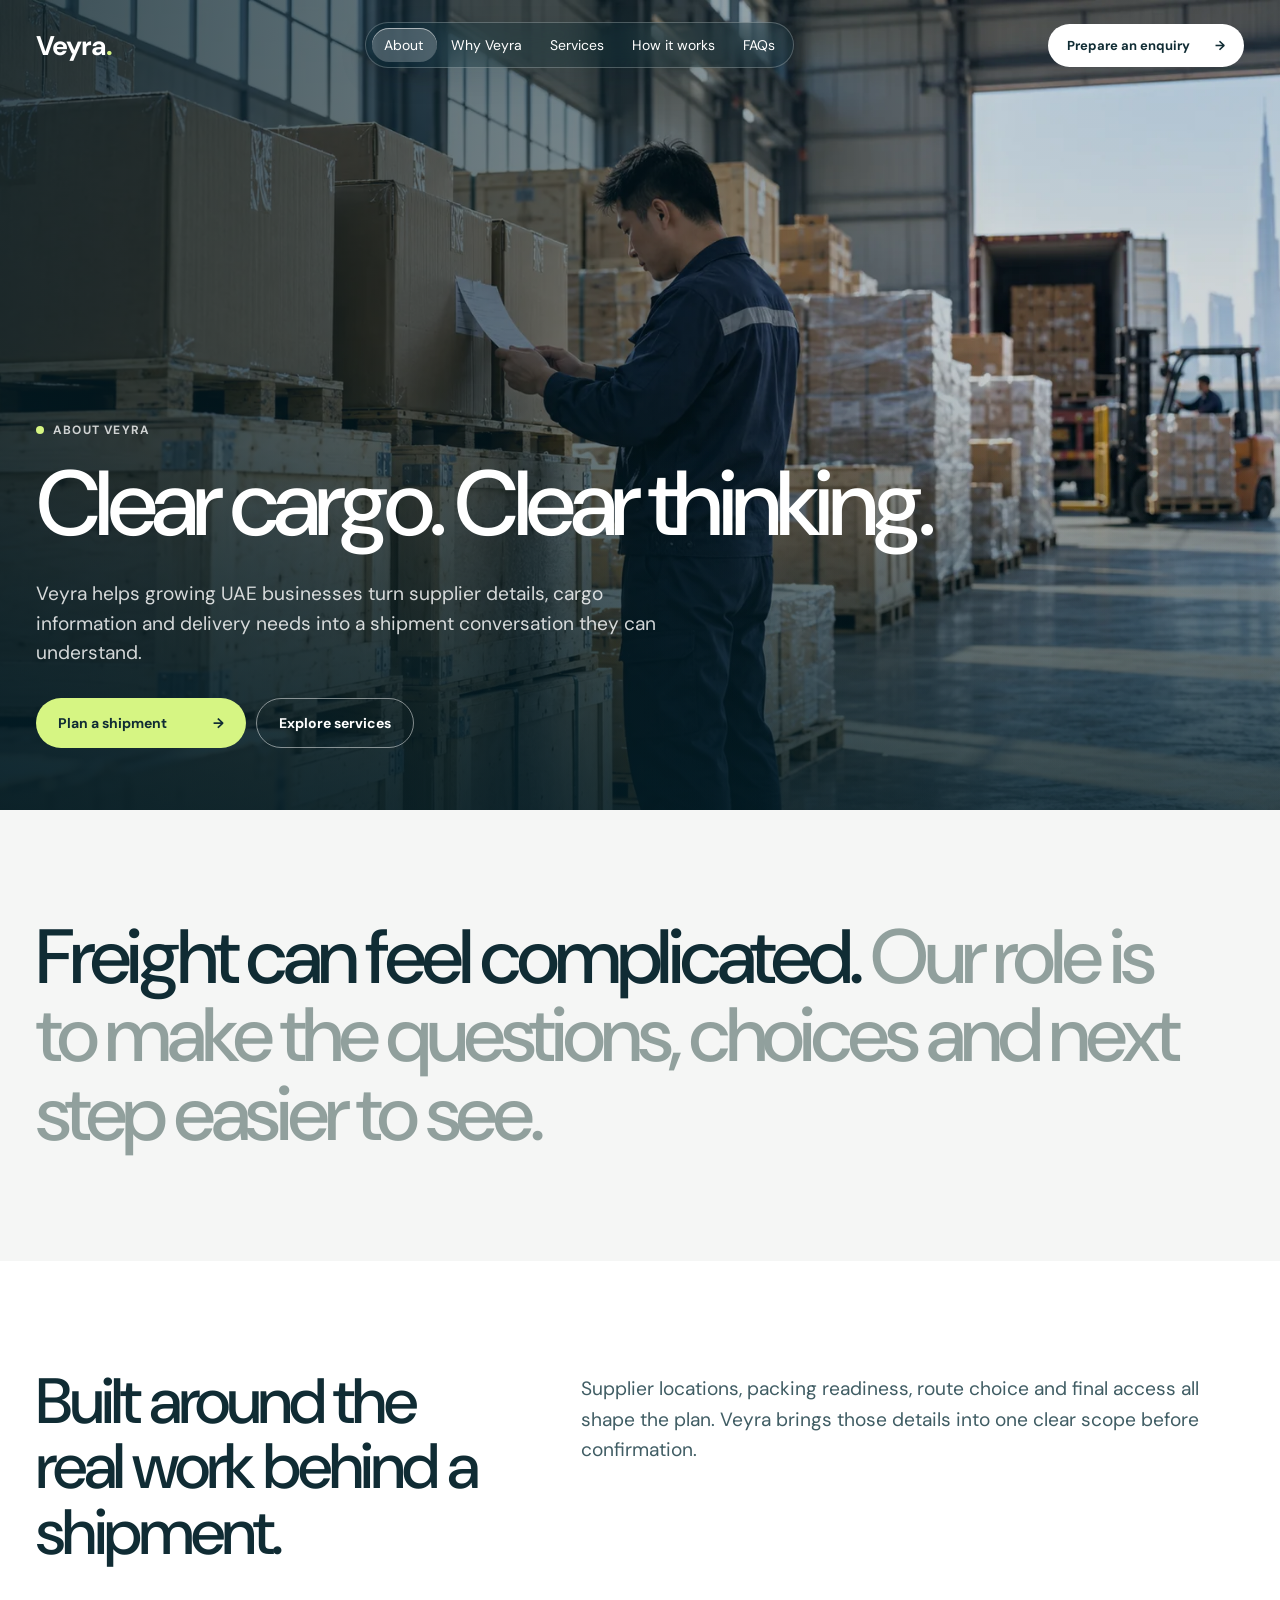
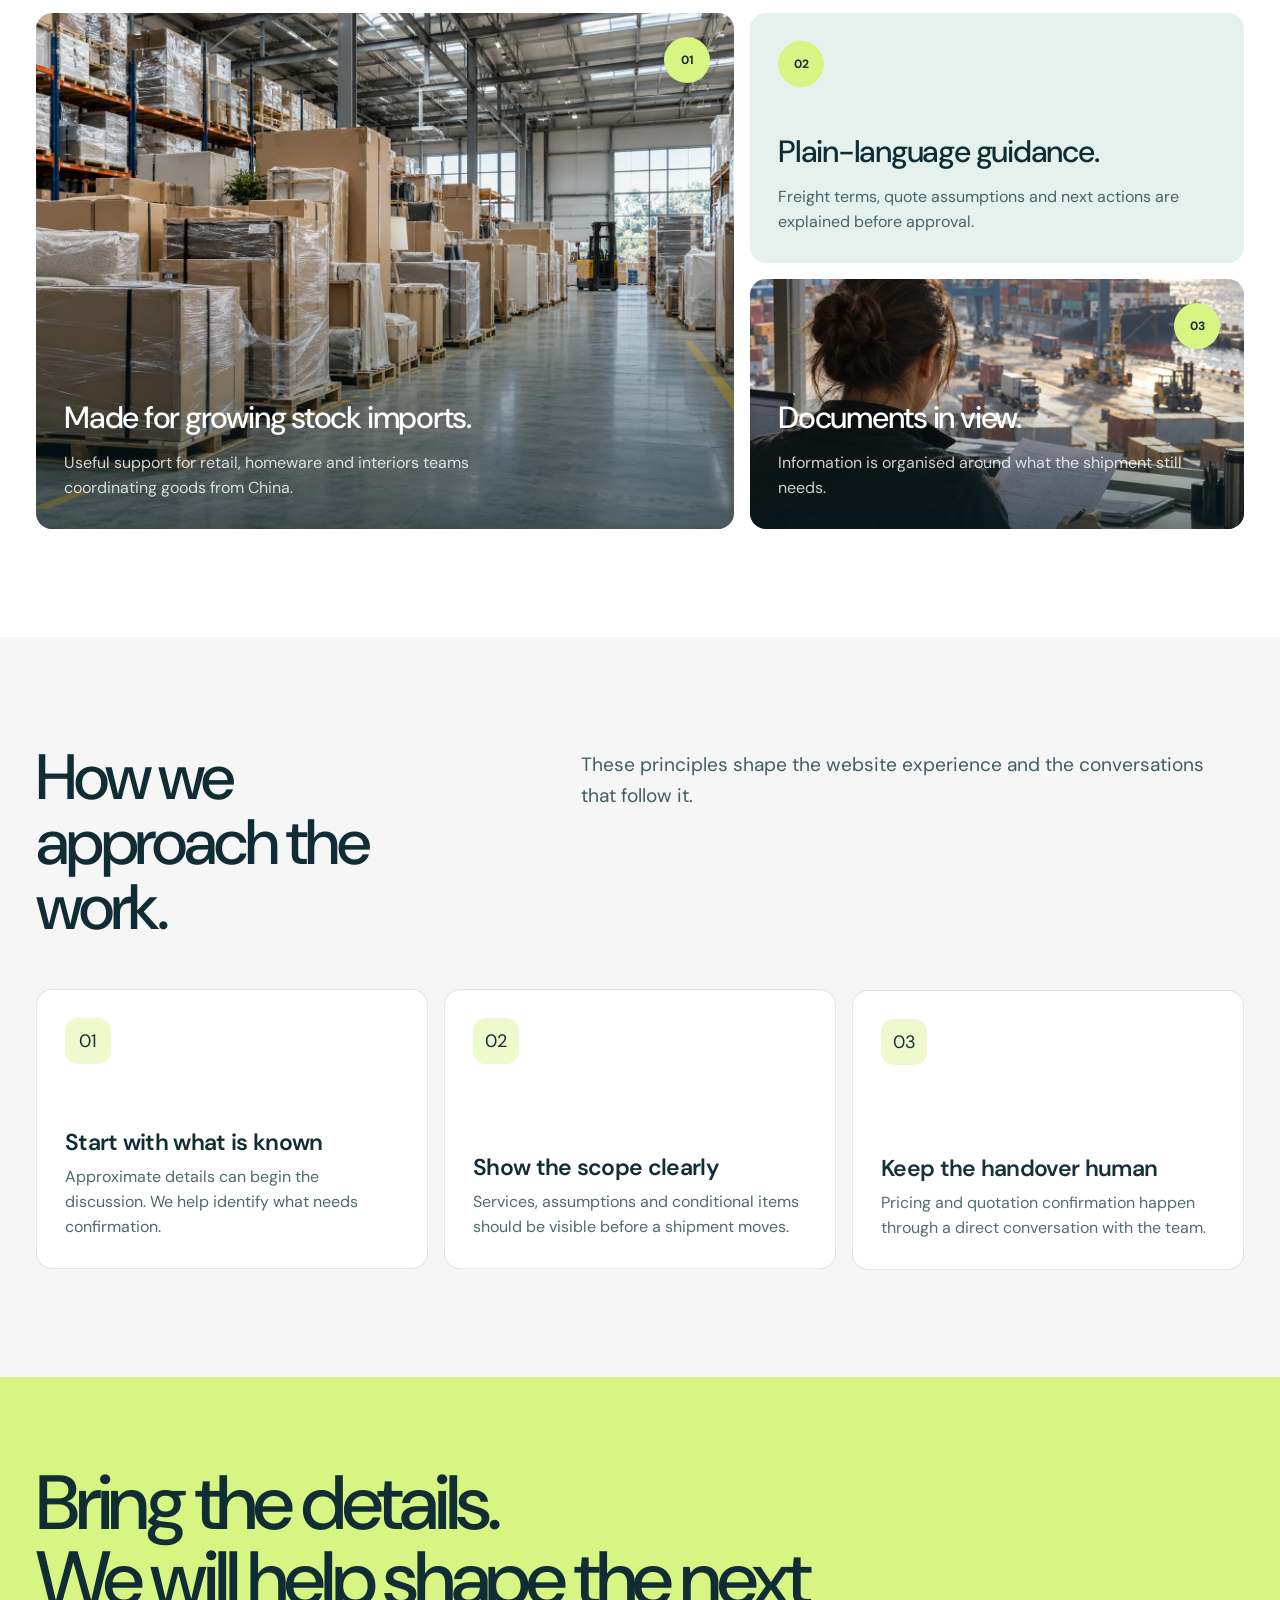
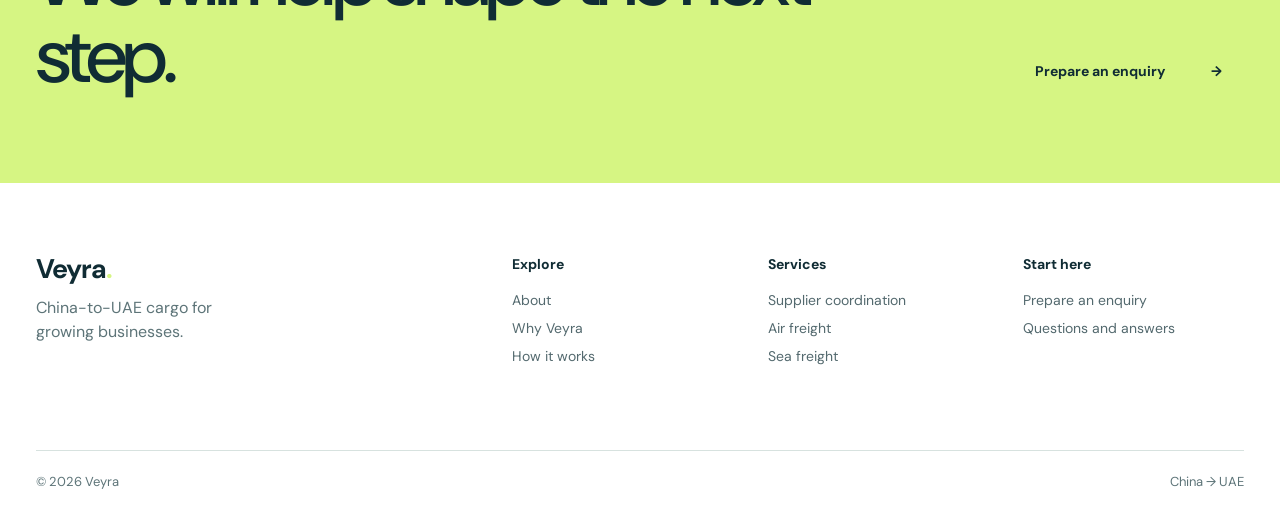
==== about.html @ 76f565ce "Build detailed Veyra navigation and service pages Add responsive About, Why Veyra, Services, How It " ====
<!doctype html>
<html lang="en">
<head>
  <meta charset="utf-8">
  <meta name="viewport" content="width=device-width,initial-scale=1">
  <meta name="description" content="Learn how Veyra helps UAE retailers and interiors teams prepare and coordinate China-to-UAE business cargo with clearer scope.">
  <title>About Veyra — Clearer China-to-UAE cargo support</title>
  <link rel="preconnect" href="https://fonts.googleapis.com">
  <link rel="preconnect" href="https://fonts.gstatic.com" crossorigin>
  <link href="https://fonts.googleapis.com/css2?family=DM+Sans:wght@400;500;600;700&display=swap" rel="stylesheet">
  <link rel="stylesheet" href="styles.css">
  <link rel="stylesheet" href="refinements.css">
  <link rel="stylesheet" href="pages.css">
  <script src="vendor/gsap.min.js" defer></script>
  <script src="vendor/ScrollTrigger.min.js" defer></script>
  <script src="pages.js" defer></script>
</head>
<body class="inner-page page-about">
  <header class="site-header"><div class="wrap nav"><a class="logo" href="index.html" aria-label="Veyra home">Veyra<span>.</span></a><button class="menu-toggle" type="button" aria-expanded="false" aria-controls="main-nav">Menu <span class="menu-lines" aria-hidden="true"></span></button><nav id="main-nav" class="nav-links" aria-label="Main navigation"><span class="nav-liquid" aria-hidden="true"></span><a class="is-active" href="about.html">About</a><a href="why-veyra.html">Why Veyra</a><a href="services.html">Services</a><a href="how-it-works.html">How it works</a><a href="faqs.html">FAQs</a></nav><a class="nav-action" href="enquiry.html">Prepare an enquiry <span aria-hidden="true">→</span></a></div></header>
  <main class="page-main">
    <section class="page-hero"><div class="wrap page-hero-grid"><div class="page-hero-copy"><span class="page-kicker" data-hero-reveal>About Veyra</span><h1 class="page-title" data-hero-reveal>Clear cargo. Clear thinking.</h1><p class="page-lede" data-hero-reveal>Veyra helps growing UAE businesses turn supplier details, cargo information and delivery needs into a shipment conversation they can understand.</p><div class="page-hero-actions" data-hero-reveal><a class="button button-lime" href="enquiry.html">Plan a shipment <span>→</span></a><a class="button button-outline" href="services.html">Explore services</a></div></div><figure class="page-hero-media"><img src="images/warehouse.webp" alt="Prepared business cargo inside a warehouse"><figcaption class="page-hero-caption"><strong>Details gathered before cargo begins moving.</strong><span>China → UAE</span></figcaption></figure></div></section>
    <section class="page-section page-section--tint"><div class="wrap"><p class="display-statement" data-text-reveal>Freight can feel complicated. <span class="muted">Our role is to make the questions, choices and next step easier to see.</span></p></div></section>
    <section class="page-section"><div class="wrap"><div class="page-intro"><h2 data-text-reveal>Built around the real work behind a shipment.</h2><p>Supplier locations, packing readiness, route choice and final access all shape the plan. Veyra brings those details into one clear scope before confirmation.</p></div><div class="bento-grid" data-reveal-group><article class="bento-card bento-card--7 bento-card--tall image-card"><img src="images/homeware.webp" alt="Homeware stock prepared for business shipping"><div class="bento-copy"><span class="bento-number">01</span><div><h3>Made for growing stock imports.</h3><p>Useful support for retail, homeware and interiors teams coordinating goods from China.</p></div></div></article><article class="bento-card bento-card--5"><div class="bento-copy"><span class="bento-number">02</span><div><h3>Plain-language guidance.</h3><p>Freight terms, quote assumptions and next actions are explained before approval.</p></div></div></article><article class="bento-card bento-card--5 image-card"><img src="images/documents.webp" alt="Coordinator reviewing cargo paperwork"><div class="bento-copy"><span class="bento-number">03</span><div><h3>Documents in view.</h3><p>Information is organised around what the shipment still needs.</p></div></div></article></div></div></section>
    <section class="page-section page-section--tint"><div class="wrap"><div class="page-intro"><h2 data-text-reveal>How we approach the work.</h2><p>These principles shape the website experience and the conversations that follow it.</p></div><div class="card-grid" data-reveal-group><article class="info-card"><span class="info-card-icon">01</span><h3>Start with what is known</h3><p>Approximate details can begin the discussion. We help identify what needs confirmation.</p></article><article class="info-card"><span class="info-card-icon">02</span><h3>Show the scope clearly</h3><p>Services, assumptions and conditional items should be visible before a shipment moves.</p></article><article class="info-card"><span class="info-card-icon">03</span><h3>Keep the handover human</h3><p>Pricing and quotation confirmation happen through a direct conversation with the team.</p></article></div></div></section>
    <section class="page-cta"><div class="wrap page-cta-inner"><h2>Bring the details.<br>We will help shape the next step.</h2><a class="button" href="enquiry.html">Prepare an enquiry <span>→</span></a></div></section>
  </main>
  <footer class="footer page-footer wrap"><div class="footer-grid"><div><a class="logo" href="index.html">Veyra<span>.</span></a><p>China-to-UAE cargo for growing businesses.</p></div><div><h3>Explore</h3><a href="about.html">About</a><a href="why-veyra.html">Why Veyra</a><a href="how-it-works.html">How it works</a></div><div><h3>Services</h3><a href="supplier-consolidation.html">Supplier coordination</a><a href="air-freight.html">Air freight</a><a href="sea-freight.html">Sea freight</a></div><div><h3>Start here</h3><a href="enquiry.html">Prepare an enquiry</a><a href="faqs.html">Questions and answers</a></div></div><div class="footer-bottom"><span>© 2026 Veyra</span><span>China → UAE</span></div></footer>
</body>
</html>
---- styles.css ----
:root{--navy:#092d39;--ink:#102c34;--teal:#0c827c;--lime:#d6f583;--paper:#fff;--mist:#f5f6f5;--muted:#5e7379;--radius:9px}*{box-sizing:border-box}html{scroll-behavior:smooth}body{margin:0;background:var(--paper);color:var(--ink);font-family:'DM Sans',Arial,sans-serif;font-size:16px}a{color:inherit;text-decoration:none}button,input,textarea{font:inherit}button{cursor:pointer}img{display:block;width:100%;height:100%;object-fit:cover}.wrap{width:min(100% - 72px,1320px);margin-inline:auto}.site-header{position:absolute;top:0;left:0;right:0;z-index:10;color:#fff}.nav{height:90px;display:flex;align-items:center;gap:36px}.logo{font-size:27px;font-weight:700;letter-spacing:-.04em}.logo span{color:var(--lime)}.nav-links{display:flex;gap:32px;margin:auto;font-size:14px}.nav-links a,.footer a{transition:opacity .2s}.nav-links a:hover,.footer a:hover{opacity:.65}.nav-action{padding:13px 19px;border-radius:30px;background:#fff;color:var(--ink);font-size:13px;font-weight:700;white-space:nowrap}.nav-action span,.button span,.text-link span{margin-left:22px}.menu-toggle{display:none}.hero{min-height:780px;height:100svh;max-height:1000px;background:#256d89 url('images/hero-port.webp') center/cover no-repeat;color:#fff;position:relative;overflow:hidden}.hero:before,.cta:before{content:"";position:absolute;inset:0;background:rgba(4,34,44,.27)}.hero-content{height:100%;position:relative;display:flex;flex-direction:column;justify-content:space-between;padding-top:24vh}.hero-intro{max-width:560px}.hero h1{font-size:clamp(44px,5vw,72px);line-height:1.03;letter-spacing:-.04em;font-weight:500;margin:0 0 22px}.hero-intro p{font-size:18px;line-height:1.5;max-width:495px;margin:0 0 27px}.button{display:inline-flex;align-items:center;justify-content:space-between;gap:24px;background:none;border:0;border-radius:30px;padding:15px 22px;font-size:14px;font-weight:700;transition:transform .2s}.button:hover,.nav-action:hover{transform:translateY(-2px)}.button-lime{background:var(--lime);color:var(--ink)}.hero-name{font-size:clamp(180px,23.8vw,340px);letter-spacing:-.075em;font-weight:500;line-height:.73;white-space:nowrap;margin-left:-.035em}.section{padding-block:105px}.section-intro{display:grid;grid-template-columns:1fr 1fr;gap:55px;align-items:start;margin-bottom:36px}.section-intro h2,.services h2,.faq h2,.cta h2{font-size:clamp(34px,4vw,57px);font-weight:500;line-height:1.09;letter-spacing:-.04em;margin:0}.section-intro p{font-size:17px;line-height:1.6;max-width:480px;margin:5px 0 0}.mosaic{display:grid;grid-template-columns:1.04fr 1fr 1fr;grid-template-rows:225px 225px;gap:10px}.mosaic figure,.why-image{margin:0}.media{position:relative;overflow:hidden;border-radius:var(--radius)}.media img{transition:transform .7s ease}.media:hover img{transform:scale(1.04)}.mosaic-main{grid-row:1/3}.mosaic-top{grid-column:2/4}.mosaic figcaption{position:absolute;bottom:0;left:0;right:0;padding:16px 18px;color:#fff;background:rgba(4,34,44,.78);font-size:14px}.mosaic-stat{background:var(--lime);border-radius:var(--radius);padding:22px;display:flex;justify-content:space-between;align-items:flex-end}.mosaic-stat strong{font-size:24px;line-height:1.1;font-weight:500;letter-spacing:-.03em}.mosaic-stat span{font-size:32px}.why-grid{display:grid;grid-template-columns:1fr 1fr;gap:28px}.accordion{display:flex;flex-direction:column;gap:9px}.accordion details,.faq-list details{background:#f5f7f6;border-radius:7px;padding:20px 23px}.accordion details[open]{background:#eef4f1}.accordion summary,.faq-list summary{list-style:none;cursor:pointer;display:flex;justify-content:space-between;gap:18px;font-size:18px;font-weight:600}.accordion summary::-webkit-details-marker,.faq-list summary::-webkit-details-marker{display:none}.toggle-mark:after{content:'+'}.accordion details[open] .toggle-mark:after{content:'−'}.accordion p,.faq-list p{line-height:1.55;color:#3b5960;font-size:15px;margin:15px 0 0;max-width:560px}.why-image{min-height:455px}.services{background:var(--mist)}.services-heading{display:flex;justify-content:space-between;align-items:end;gap:24px;margin-bottom:34px}.services-heading p{max-width:530px;line-height:1.55;margin:16px 0 0}.service-controls{display:flex;gap:9px}.service-controls button{border:0;background:var(--lime);width:40px;height:40px;border-radius:50%;font-size:20px}.service-gallery{display:grid;grid-template-columns:repeat(4,1fr);gap:12px}.service-card .service-image{height:300px}.service-card h3{font-size:19px;letter-spacing:-.025em;font-weight:600;margin:18px 0 7px}.service-card p{font-size:14px;line-height:1.5;margin:0;color:#536b70}.process-layout{display:grid;grid-template-columns:1fr 1fr;gap:32px}.process-steps{display:flex;flex-direction:column;gap:9px}.process-steps>div{background:var(--mist);border-radius:7px;padding:26px 28px}.process-steps span{font-size:20px;font-weight:600;letter-spacing:-.025em}.process-steps p{margin:8px 0 0;line-height:1.5;color:#4b656a;max-width:480px}.sample-quote{background:#e5f2ed;border-radius:var(--radius);padding:31px}.sample-top{display:flex;justify-content:space-between;gap:16px;align-items:start}.sample-top strong{font-size:24px;font-weight:500;letter-spacing:-.03em}.sample-top span{font-size:13px;color:#42615d}.sample-quote dl{margin:35px 0 20px}.sample-quote dl>div{display:flex;justify-content:space-between;gap:20px;padding:14px 0;}.sample-quote dt{font-weight:700}.sample-quote dd{margin:0;text-align:right}.sample-quote>p{font-size:13px;color:#4a6661}.faq{display:grid;grid-template-columns:.8fr 1.2fr;gap:80px}.faq>div>p{max-width:360px;line-height:1.6;color:#4f686d}.text-link{font-size:14px;font-weight:700;display:inline-block;margin-top:8px}.faq-list{display:flex;flex-direction:column;gap:9px}.faq-list summary{font-size:16px;font-weight:500}.faq-list summary:after{content:'+';font-size:22px;line-height:1}.faq-list details[open] summary:after{content:'−'}.cta{position:relative;background:#175772 url('images/cta-yard.webp') center/cover no-repeat;color:#fff}.cta:before{background:rgba(4,38,49,.55)}.cta-content{position:relative;z-index:1;padding-block:90px 100px;display:grid;grid-template-columns:1fr 1fr;column-gap:60px}.cta h2{grid-column:1;font-size:clamp(42px,4.5vw,64px)}.cta-content>p{grid-column:1;line-height:1.55;max-width:470px;font-size:17px}.cta form{grid-column:2;grid-row:1/4;display:flex;flex-direction:column;gap:13px;align-self:center;background:rgba(5,43,54,.86);padding:26px;border-radius:var(--radius)}.form-row{display:grid;grid-template-columns:1fr 1fr;gap:12px}.cta label{display:flex;flex-direction:column;gap:7px;font-size:13px;font-weight:600}.cta input,.cta textarea{border:0;background:#fff;border-radius:4px;padding:13px 14px;color:var(--ink);min-width:0}.cta textarea{height:105px;resize:vertical}.cta form .button{align-self:start}.form-note{font-size:12px;line-height:1.45;margin:0}.footer{padding-top:65px}.footer-grid{display:grid;grid-template-columns:2fr repeat(3,1fr);gap:35px}.footer-grid>div{display:flex;flex-direction:column;gap:10px;align-items:start}.footer-grid p{max-width:220px;line-height:1.5;color:#5d7478;margin:0}.footer-grid h3{font-size:14px;margin:4px 0 8px}.footer-grid a:not(.logo){font-size:14px;color:#53696e}.footer-bottom{border-top:1px solid #d7e2df;display:flex;justify-content:space-between;margin-top:85px;padding:22px 0 30px;color:#5d7478;font-size:13px}::selection{background:var(--lime);color:var(--ink)}:focus-visible{outline:3px solid var(--teal);outline-offset:3px}textarea:focus-visible,input:focus-visible{outline-offset:1px}@media(max-width:900px){.wrap{width:min(100% - 40px,1320px)}.nav-links{gap:15px}.hero{min-height:700px}.hero-name{font-size:24vw}.mosaic{grid-template-rows:190px 190px}.service-gallery{grid-template-columns:repeat(2,1fr)}.service-card .service-image{height:250px}.faq{gap:35px}.cta-content{gap:25px}}@media(max-width:680px){.wrap{width:min(100% - 32px,1320px)}.nav{height:70px;gap:15px}.logo{font-size:24px}.menu-toggle{display:flex;margin-left:auto;align-items:center;gap:8px;border:0;background:none;color:inherit;font-size:14px}.menu-lines{width:16px;height:12px;border-top:2px solid currentColor;border-bottom:2px solid currentColor;position:relative}.menu-lines:after{content:'';position:absolute;left:0;right:0;top:4px;border-top:2px solid currentColor}.nav-links{display:none;position:absolute;top:70px;left:0;right:0;background:var(--navy);padding:24px;flex-direction:column;gap:20px}.nav-links.open{display:flex}.nav-action{font-size:0;padding:11px}.nav-action span{font-size:16px;margin:0}.hero{height:650px;min-height:0}.hero-content{padding-top:150px}.hero h1{font-size:clamp(39px,9vw,56px)}.hero-intro p{font-size:16px}.hero-name{font-size:25vw;line-height:.8}.section{padding-block:65px}.section-intro,.why-grid,.process-layout,.faq{grid-template-columns:1fr;gap:22px}.section-intro{margin-bottom:25px}.section-intro p{font-size:16px}.mosaic{grid-template-columns:1fr 1fr;grid-template-rows:310px 170px 170px}.mosaic-main{grid-column:1/3;grid-row:1}.mosaic-top{grid-column:1/3;grid-row:2}.mosaic-stat{grid-column:1;grid-row:3}.mosaic-small{grid-column:2;grid-row:3}.mosaic-stat strong{font-size:18px}.why-image{min-height:310px}.services-heading{align-items:start}.services-heading p{font-size:15px}.service-controls{align-self:end}.service-gallery{display:flex;overflow-x:auto;scroll-snap-type:x mandatory;scrollbar-width:none}.service-gallery::-webkit-scrollbar{display:none}.service-card{flex:0 0 75%;scroll-snap-align:start}.service-card .service-image{height:310px}.cta-content{grid-template-columns:1fr;padding-block:65px}.cta h2,.cta-content>p,.cta form{grid-column:1;grid-row:auto}.cta form{margin-top:12px}.footer-grid{grid-template-columns:repeat(2,1fr);gap:35px}.footer-bottom{margin-top:50px}}@media(max-width:430px){.mosaic{grid-template-rows:280px 150px 150px}.mosaic figcaption{font-size:12px}.mosaic-stat{padding:15px}.mosaic-stat strong{font-size:16px}.service-card{flex-basis:85%}.service-card .service-image{height:270px}.form-row{grid-template-columns:1fr}.cta form{padding:20px}}

.hero-content{padding-bottom:32px}.hero-intro{max-width:690px}.hero h1{font-size:clamp(44px,5vw,72px)}.sample-quote dl>div:nth-child(odd){background:#d7e9e2}.sample-quote dl>div{padding-inline:12px}.form-note{font-size:13px}@media(max-width:680px){.hero-content{padding-bottom:14px}.service-gallery{display:grid;grid-template-columns:repeat(2,minmax(0,1fr));overflow:visible}.service-card{min-width:0}.service-card .service-image{height:210px}.service-controls{display:none}}@media(max-width:430px){.service-gallery{grid-template-columns:1fr 1fr}.service-card .service-image{height:175px}.service-card h3{font-size:16px}.service-card p{font-size:13px}}@media(min-width:681px){.service-gallery{display:flex;overflow-x:auto;scroll-snap-type:x mandatory;scrollbar-width:none}.service-gallery::-webkit-scrollbar{display:none}.service-card{flex:0 0 calc((100% - 36px)/3.55);scroll-snap-align:start}.service-card .service-image{height:300px}}
---- refinements.css ----
:root { --radius: 14px; }

.site-header {
  position: fixed;
  z-index: 20;
  transition: color .3s ease;
}

.site-header:before {
  content: "";
  position: absolute;
  inset: 0;
  z-index: -1;
  background: rgba(255,255,255,0);
  backdrop-filter: blur(0);
  -webkit-backdrop-filter: blur(0);
  transition: background .3s ease, backdrop-filter .3s ease;
}

.nav-links {
  --liquid-x: 5px;
  --liquid-width: 74px;
  position: relative;
  align-items: center;
  gap: 2px;
  padding: 5px;
  border: 1px solid rgba(255,255,255,.24);
  border-radius: 999px;
  background: rgba(7,39,49,.18);
  box-shadow: 0 10px 30px rgba(3,27,35,.11);
  backdrop-filter: blur(18px) saturate(135%);
  -webkit-backdrop-filter: blur(18px) saturate(135%);
  transition: background .3s ease, border-color .3s ease;
}

.nav-liquid {
  position: absolute;
  inset-block: 5px;
  left: 0;
  width: var(--liquid-width);
  transform: translateX(var(--liquid-x));
  border-radius: 999px;
  background: linear-gradient(135deg,rgba(255,255,255,.34),rgba(255,255,255,.16));
  box-shadow: inset 0 1px 0 rgba(255,255,255,.55), 0 5px 18px rgba(3,27,35,.13);
  transition: transform .42s cubic-bezier(.16,1,.3,1), width .42s cubic-bezier(.16,1,.3,1);
}

.home-page .nav-liquid { opacity: 0; }

.nav-links a {
  position: relative;
  z-index: 1;
  padding: 8px 13px;
  transition: color .2s ease, opacity .2s ease;
}

.nav-links a.is-active { color: #fff; }
.nav-action { transition: transform .2s ease, background .3s ease, color .3s ease; }
.site-header.is-scrolled { color: var(--ink); }

.site-header.is-scrolled:before {
  background: rgba(255,255,255,.78);
  backdrop-filter: blur(18px) saturate(125%);
  -webkit-backdrop-filter: blur(18px) saturate(125%);
}

.site-header.is-scrolled .nav-links {
  background: rgba(255,255,255,.74);
  border-color: rgba(255,255,255,.78);
  box-shadow: 0 10px 32px rgba(3,27,35,.12);
}

.site-header.is-scrolled .nav-liquid {
  background: rgba(9,45,57,.92);
  box-shadow: inset 0 1px 0 rgba(255,255,255,.18), 0 5px 18px rgba(3,27,35,.16);
}

.site-header.is-scrolled .nav-action {
  background: var(--navy);
  color: #fff;
}

.hero {
  min-height: 860px;
  max-height: 1080px;
}

.hero-content {
  justify-content: flex-start;
  padding-top: clamp(160px,21vh,220px);
  padding-bottom: 28px;
}

.hero-intro { max-width: 600px; }

.hero-name {
  align-self: center;
  width: 100%;
  margin-top: auto;
  margin-left: 0;
  text-align: center;
  font-size: clamp(180px,24vw,350px);
  transform: translateX(-.02em);
}

.about { padding-top: 140px; }

.about .section-intro {
  grid-template-columns: minmax(260px,.72fr) minmax(0,1.28fr);
  gap: clamp(48px,8vw,120px);
  margin-bottom: 58px;
}

.about .section-intro h2 { font-size: clamp(38px,3.6vw,54px); }

.about .about-scroll-copy {
  max-width: 760px;
  margin: 0;
  color: #7f8d89;
  font-size: clamp(30px,3vw,43px);
  font-weight: 500;
  line-height: 1.2;
  letter-spacing: -.035em;
}

.about-scroll-copy .copy-word { color: #7f8d89; }

section[id] { scroll-margin-top: 86px; }

.mosaic {
  grid-template-columns: 1.08fr .72fr .72fr;
  grid-template-rows: minmax(0,1fr) minmax(0,.58fr);
  gap: 14px;
  height: 700px;
  min-height: 700px;
}

.mosaic .media:after {
  content: "";
  position: absolute;
  inset: 45% 0 0;
  background: linear-gradient(180deg,transparent,rgba(3,31,40,.68));
  pointer-events: none;
}

.media img { transition: transform .7s cubic-bezier(.16,1,.3,1); }
.media:hover img { transform: scale(1.035); }

.mosaic figcaption.media-caption {
  z-index: 2;
  display: flex;
  align-items: flex-end;
  gap: 14px;
  padding: 24px;
  background: none;
  font-size: 14px;
}

.media-caption > span:last-child {
  display: flex;
  flex-direction: column;
  gap: 5px;
}

.media-caption strong {
  font-size: clamp(18px,1.6vw,24px);
  font-weight: 500;
  line-height: 1.18;
  letter-spacing: -.025em;
}

.media-caption small {
  color: rgba(255,255,255,.78);
  font-size: 13px;
  line-height: 1.4;
}

.icon-chip {
  flex: 0 0 auto;
  display: grid;
  place-items: center;
  width: 42px;
  height: 42px;
  border-radius: 12px;
  color: #fff;
  background: rgba(255,255,255,.16);
  box-shadow: inset 0 1px 0 rgba(255,255,255,.28);
  backdrop-filter: blur(12px);
  -webkit-backdrop-filter: blur(12px);
}

.icon-chip svg,
.stat-icon svg {
  width: 21px;
  height: 21px;
  fill: none;
  stroke: currentColor;
  stroke-width: 1.7;
  stroke-linecap: round;
  stroke-linejoin: round;
}

.media-caption-wide {
  justify-content: flex-end;
  text-align: right;
}

.mosaic-stat {
  padding: 24px;
  flex-direction: column;
  justify-content: space-between;
  align-items: flex-start;
}

.mosaic-stat strong { font-size: clamp(20px,2vw,27px); }

.mosaic-stat .stat-icon {
  display: grid;
  place-items: center;
  width: 48px;
  height: 48px;
  border-radius: 50%;
  background: rgba(9,45,57,.08);
  color: var(--ink);
}

.mosaic-stat .stat-icon svg {
  width: 25px;
  height: 25px;
}

.mosaic figcaption.media-caption-compact { padding: 18px; }
.media-caption-compact strong { font-size: 17px; }

.why-grid {
  align-items: stretch;
}

.accordion-item {
  overflow: hidden;
  border-radius: 7px;
  background: #f5f7f6;
  transition: background-color .32s ease;
}

.accordion-item.is-active {
  background: var(--lime);
}

.accordion-trigger {
  display: flex;
  align-items: center;
  justify-content: space-between;
  width: 100%;
  min-height: 66px;
  padding: 14px 23px;
  border: 0;
  background: transparent;
  color: var(--ink);
  text-align: left;
  font-size: 18px;
  font-weight: 600;
}

.accordion-title {
  display: flex;
  align-items: center;
  gap: 14px;
}

.accordion-icon {
  flex: 0 0 auto;
  display: grid;
  place-items: center;
  width: 38px;
  height: 38px;
  border-radius: 12px;
  background: rgba(214,245,131,.34);
  color: var(--ink);
  transition: background-color .25s ease;
}

.accordion-item.is-active .accordion-icon {
  background: rgba(9,45,57,.1);
}

.accordion-icon svg {
  width: 19px;
  height: 19px;
  fill: none;
  stroke: currentColor;
  stroke-width: 1.7;
  stroke-linecap: round;
  stroke-linejoin: round;
}

.accordion-item.is-active .toggle-mark:after {
  content: '−';
}

.accordion-panel {
  display: grid;
  grid-template-rows: 0fr;
  opacity: 0;
  transition: grid-template-rows .42s cubic-bezier(.16,1,.3,1), opacity .2s ease;
}

.accordion-item.is-active .accordion-panel {
  grid-template-rows: 1fr;
  opacity: 1;
  transition: grid-template-rows .46s cubic-bezier(.16,1,.3,1), opacity .32s .08s ease;
}

.accordion-panel-inner {
  min-height: 0;
  overflow: hidden;
}

.accordion-panel p {
  max-width: 560px;
  margin: 0;
  padding: 0 23px 20px;
  color: #28484d;
  font-size: 15px;
  line-height: 1.55;
}

.why-image {
  position: relative;
  align-self: stretch;
  min-height: 0;
  overflow: hidden;
  border-radius: var(--radius);
  background: #e8eeeb;
}

.why-image-panel {
  position: absolute;
  inset: 0;
  opacity: 0;
  transform: scale(1.018);
  filter: blur(5px);
  object-fit: cover;
  pointer-events: none;
  transition: opacity .38s ease, transform .55s cubic-bezier(.16,1,.3,1), filter .38s ease;
}

.why-image-panel.is-active {
  z-index: 1;
  opacity: 1;
  transform: scale(1);
  filter: blur(0);
}

@media (max-width: 900px) {
  .nav { gap: 18px; }
  .nav-links a { padding-inline: 9px; }
  .hero { min-height: 800px; }
  .about .section-intro { gap: 40px; }
  .mosaic { height: auto; min-height: 540px; }
}

@media (max-width: 680px) {
  section[id] { scroll-margin-top: 70px; }
  .site-header.is-scrolled .menu-toggle { color: var(--ink); }
  .site-header:has(.nav-links.open),
  .site-header:has(.nav-links.open) .menu-toggle { color: #fff; }
  .site-header:has(.nav-links.open):before { background: rgba(9,45,57,.96); }

  .nav-links {
    top: 70px;
    padding: 24px;
    border: 0;
    border-radius: 0;
    background: rgba(9,45,57,.96);
    box-shadow: 0 20px 40px rgba(3,27,35,.2);
    backdrop-filter: blur(22px);
    -webkit-backdrop-filter: blur(22px);
  }

  .nav-links a { padding: 5px 0; }
  .nav-links a {
    padding: 11px 13px;
    border-radius: 12px;
    transition: color .24s ease, background-color .24s ease, box-shadow .24s ease;
  }
  .nav-links a.is-active {
    color: var(--lime);
    background: rgba(214,245,131,.1);
    box-shadow: inset 0 0 0 1px rgba(214,245,131,.16);
  }
  .nav-liquid { display: none; }
  .hero { height: 720px; min-height: 0; max-height: none; }
  .hero-content { padding-top: 142px; padding-bottom: 18px; }
  .hero-name { font-size: 26vw; line-height: .78; }
  .about { padding-top: 78px; }

  .about .section-intro {
    grid-template-columns: 1fr;
    gap: 24px;
    margin-bottom: 36px;
  }

  .about .section-intro h2 { font-size: clamp(34px,10vw,46px); }
  .about .about-scroll-copy { font-size: clamp(25px,7.2vw,34px); }

  .mosaic {
    grid-template-columns: 1fr 1fr;
    grid-template-rows: 420px 205px 190px;
    min-height: 0;
    gap: 10px;
  }

  .mosaic-main { grid-column: 1/3; grid-row: 1; }
  .mosaic-top { grid-column: 1/3; grid-row: 2; }
  .mosaic-stat { grid-column: 1; grid-row: 3; padding: 17px; }
  .mosaic-small { grid-column: 2; grid-row: 3; }
  .mosaic figcaption.media-caption { padding: 18px; }
  .media-caption strong { font-size: 18px; }
  .media-caption small { display: none; }
  .media-caption-wide { justify-content: flex-start; text-align: left; }
  .icon-chip { width: 38px; height: 38px; }
  .why-image { min-height: 360px; }
  .accordion-trigger { min-height: 62px; padding-inline: 18px; font-size: 16px; }
  .accordion-title { gap: 11px; }
  .accordion-icon { width: 34px; height: 34px; border-radius: 10px; }
  .accordion-panel p { padding-inline: 18px; }
}

@media (max-width: 430px) {
  .hero { height: 690px; }
  .mosaic { grid-template-rows: 360px 180px 170px; }
  .mosaic-stat strong { font-size: 17px; }
  .mosaic-stat .stat-icon { width: 39px; height: 39px; }
  .mosaic-small .icon-chip { display: none; }
  .media-caption-compact strong { font-size: 14px; }
}

/* Services bento */
.services-heading {
  margin-bottom: 42px;
}

.services-heading > div {
  display: grid;
  grid-template-columns: minmax(0,1fr) minmax(320px,.82fr);
  align-items: start;
  gap: clamp(48px,8vw,132px);
  width: 100%;
}

.services-heading p {
  justify-self: end;
  margin-top: 8px;
}

.service-gallery {
  display: grid;
  grid-template-columns: repeat(12,minmax(0,1fr));
  grid-template-rows: repeat(2,280px);
  gap: 14px;
  overflow: visible;
  scroll-snap-type: none;
}

.service-card {
  position: relative;
  display: block;
  min-width: 0;
  overflow: hidden;
  border-radius: var(--radius);
  color: #fff;
  isolation: isolate;
  scroll-snap-align: none;
}

.service-card--feature { grid-column: 1/7; grid-row: 1/3; }
.service-card--wide { grid-column: 7/13; grid-row: 1; }
.service-card--compact:nth-of-type(3) { grid-column: 7/10; grid-row: 2; }
.service-card--compact:nth-of-type(4) { grid-column: 10/13; grid-row: 2; }

.service-card:after {
  content: "";
  position: absolute;
  inset: 28% 0 0;
  z-index: -1;
  background: linear-gradient(180deg,transparent,rgba(3,31,40,.82));
  pointer-events: none;
}

.service-card .service-image {
  position: absolute;
  inset: 0;
  z-index: -2;
  height: 100%;
  border-radius: 0;
}

.service-card .service-image img {
  transition: transform .7s cubic-bezier(.16,1,.3,1);
}

.service-card-copy {
  position: absolute;
  inset: auto 0 0;
  z-index: 1;
  display: flex;
  align-items: flex-end;
  justify-content: space-between;
  gap: 24px;
  padding: 24px;
}

.service-card h3 {
  margin: 0 0 7px;
  color: #fff;
  font-size: clamp(20px,2vw,29px);
  font-weight: 500;
  line-height: 1.08;
  letter-spacing: -.03em;
}

.service-card p {
  max-width: 38ch;
  margin: 0;
  color: rgba(255,255,255,.78);
  font-size: 14px;
  line-height: 1.45;
}

.service-card-action {
  flex: 0 0 auto;
  display: grid;
  place-items: center;
  width: 46px;
  height: 46px;
  border-radius: 50%;
  background: var(--lime);
  color: var(--ink);
  transition: transform .3s cubic-bezier(.16,1,.3,1);
}

.service-card-action svg {
  width: 21px;
  height: 21px;
  fill: none;
  stroke: currentColor;
  stroke-width: 1.8;
  stroke-linecap: round;
  stroke-linejoin: round;
}

.service-card--compact .service-card-copy {
  gap: 12px;
  padding: 18px;
}

.service-card--compact h3 { font-size: 20px; }
.service-card--compact p { display: none; }

@media (hover: hover) {
  .service-card:hover .service-image img { transform: scale(1.045); }
  .service-card:hover .service-card-action { transform: translate(2px,-2px); }
}

.service-card:focus-visible {
  outline-color: var(--lime);
  outline-offset: 4px;
}

@media (max-width: 900px) {
  .service-gallery {
    grid-template-columns: repeat(2,minmax(0,1fr));
    grid-template-rows: 320px 230px 230px;
  }

  .service-card--feature { grid-column: 1/3; grid-row: 1; }
  .service-card--wide { grid-column: 1; grid-row: 2/4; }
  .service-card--compact:nth-of-type(3) { grid-column: 2; grid-row: 2; }
  .service-card--compact:nth-of-type(4) { grid-column: 2; grid-row: 3; }
}

@media (max-width: 680px) {
  .services-heading { margin-bottom: 28px; }

  .services-heading > div {
    grid-template-columns: 1fr;
    gap: 20px;
  }

  .services-heading p {
    justify-self: start;
    margin-top: 0;
  }

  .service-gallery {
    grid-template-columns: 1fr;
    grid-template-rows: none;
    gap: 10px;
  }

  .service-card,
  .service-card--feature,
  .service-card--wide,
  .service-card--compact:nth-of-type(3),
  .service-card--compact:nth-of-type(4) {
    grid-column: 1;
    grid-row: auto;
    height: 240px;
  }

  .service-card--feature { height: 340px; }
  .service-card-copy { padding: 20px; }
  .service-card h3,
  .service-card--compact h3 { font-size: 22px; }
  .service-card--compact p { display: block; }
  .service-card-action { width: 44px; height: 44px; }
}

@media (max-width: 430px) {
  .service-card,
  .service-card--wide,
  .service-card--compact:nth-of-type(3),
  .service-card--compact:nth-of-type(4) { height: 220px; }
  .service-card--feature { height: 300px; }
  .service-card p { font-size: 13px; }
}

/* Process visual story */
.process-intro p {
  max-width: 500px;
}

.process-story {
  display: grid;
  grid-template-columns: repeat(3,minmax(0,1fr));
  gap: 14px;
}

.process-card {
  min-width: 0;
  overflow: hidden;
  background: var(--mist);
  border-radius: 12px;
}

.process-card figure {
  height: 280px;
  margin: 0;
  overflow: hidden;
}

.process-card img {
  transition: transform .7s cubic-bezier(.2,.7,.2,1);
}

.process-card-copy {
  display: grid;
  grid-template-columns: auto 1fr;
  align-items: start;
  gap: 16px;
  padding: 22px;
}

.process-number {
  display: grid;
  width: 43px;
  height: 43px;
  place-items: center;
  border-radius: 50%;
  background: var(--lime);
  color: var(--ink);
  font-size: 12px;
  font-weight: 700;
}

.process-card h3 {
  margin: 1px 0 7px;
  color: var(--ink);
  font-size: 20px;
  font-weight: 600;
  letter-spacing: -.025em;
}

.process-card p {
  max-width: 260px;
  margin: 0;
  color: #536b70;
  font-size: 14px;
  line-height: 1.5;
}

.quote-checklist {
  display: grid;
  grid-template-columns: minmax(240px,.8fr) minmax(0,2fr);
  align-items: center;
  gap: clamp(28px,5vw,72px);
  margin-top: 14px;
  padding: 27px 30px;
  border-radius: 12px;
  background: #e2f0eb;
}

.quote-checklist-intro > span {
  display: block;
  margin-bottom: 7px;
  color: #547069;
  font-size: 11px;
  font-weight: 700;
  letter-spacing: .11em;
  text-transform: uppercase;
}

.quote-checklist h3 {
  margin: 0;
  color: var(--ink);
  font-size: clamp(22px,2vw,28px);
  font-weight: 500;
  letter-spacing: -.035em;
}

.quote-checklist ul {
  display: grid;
  grid-template-columns: repeat(4,minmax(0,1fr));
  gap: 8px;
  margin: 0;
  padding: 0;
  list-style: none;
}

.quote-checklist li {
  min-width: 0;
  padding: 15px 14px;
  border: 1px solid rgba(16,44,52,.08);
  border-radius: 8px;
  background: rgba(255,255,255,.48);
}

.quote-checklist strong,
.quote-checklist small {
  display: block;
}

.quote-checklist strong {
  margin-bottom: 4px;
  font-size: 13px;
}

.quote-checklist small {
  color: #58716d;
  font-size: 12px;
  line-height: 1.35;
}

@media (hover: hover) and (pointer: fine) {
  .process-card:hover img {
    transform: scale(1.045);
  }
}

@media (max-width: 900px) {
  .process-story {
    grid-template-columns: repeat(2,minmax(0,1fr));
  }

  .process-card:nth-child(3) {
    display: grid;
    grid-column: 1/-1;
    grid-template-columns: 1.08fr .92fr;
  }

  .process-card:nth-child(3) figure {
    height: 240px;
  }

  .process-card:nth-child(3) .process-card-copy {
    align-content: end;
  }

  .quote-checklist {
    grid-template-columns: 1fr;
    gap: 22px;
  }
}

@media (max-width: 680px) {
  .process-story {
    grid-template-columns: 1fr;
    gap: 10px;
  }

  .process-card figure {
    height: 250px;
  }

  .process-card:nth-child(3) {
    display: block;
    grid-column: auto;
  }

  .process-card:nth-child(3) figure {
    height: 250px;
  }

  .process-card-copy {
    padding: 18px;
  }

  .quote-checklist {
    margin-top: 10px;
    padding: 23px 20px;
  }

  .quote-checklist ul {
    grid-template-columns: repeat(2,minmax(0,1fr));
  }
}

@media (max-width: 430px) {
  .process-card figure,
  .process-card:nth-child(3) figure {
    height: 220px;
  }
}

@media (prefers-reduced-motion: reduce) {
  .nav-liquid { transition-duration: .18s; }
  .media img { transition-duration: .01ms; }
  .why-image-panel {
    filter: none;
    transform: none;
    transition: opacity .2s ease;
  }
  .accordion-panel {
    transition: grid-template-rows .18s ease, opacity .15s ease;
  }
  .accordion-item.is-active .accordion-panel {
    transition: grid-template-rows .2s ease, opacity .16s ease;
  }
}

/* Shared section rhythm */
:root {
  --section-space: 105px;
  --section-heading-space: 42px;
}

.section,
.about {
  padding-block: var(--section-space);
}

.cta-content {
  padding-block: var(--section-space);
}

.section-intro,
.about .section-intro,
.services-heading {
  margin-bottom: var(--section-heading-space);
}

/* FAQ motion */
.faq-list details {
  overflow: hidden;
  transition: background-color .3s ease, box-shadow .3s ease;
}

.faq-list details.is-expanded {
  background: #eef4f1;
}

.faq-list summary {
  align-items: center;
}

.faq-list summary:after,
.faq-list details[open] summary:after {
  content: '+';
  flex: 0 0 auto;
  transition: transform .4s cubic-bezier(.4,0,.2,1);
}

.faq-list details.is-expanded summary:after {
  content: '−';
  transform: rotate(180deg);
}

.faq-answer {
  display: grid;
  grid-template-rows: 0fr;
  opacity: 0;
  transform: translateY(-5px);
  transition:
    grid-template-rows .45s cubic-bezier(.4,0,.2,1),
    opacity .3s ease,
    transform .45s cubic-bezier(.4,0,.2,1);
}

.faq-answer-inner {
  min-height: 0;
  overflow: hidden;
}

.faq-list details.is-expanded .faq-answer {
  grid-template-rows: 1fr;
  opacity: 1;
  transform: translateY(0);
}

@media (max-width: 680px) {
  :root {
    --section-space: 68px;
    --section-heading-space: 28px;
  }
}

@media (prefers-reduced-motion: reduce) {
  .faq-answer {
    transition-duration: .16s;
  }

  .faq-list summary:after {
    transition-duration: .16s;
  }
}
---- pages.css ----
:root {
  --page-space: 108px;
  --page-gap: 16px;
  --soft-mint: #e4f1ed;
  --soft-lime: #eef9cc;
  --line: rgba(16,44,52,.12);
}

.inner-page {
  background: #fff;
}

.inner-page .site-header {
  color: #fff;
}

.inner-page .site-header:before {
  background: rgba(255,255,255,0);
  backdrop-filter: blur(0);
  -webkit-backdrop-filter: blur(0);
}

.inner-page .nav-links {
  border-color: rgba(255,255,255,.24);
  background: rgba(7,39,49,.24);
}

.inner-page .nav-liquid {
  background: rgba(255,255,255,.22);
}

.inner-page .nav-links a.is-active {
  color: #fff;
}

.inner-page .nav-action {
  background: #fff;
  color: var(--ink);
}

.inner-page .site-header.is-scrolled {
  color: var(--ink);
}

.inner-page .site-header.is-scrolled:before {
  background: rgba(255,255,255,.82);
  backdrop-filter: blur(18px) saturate(125%);
  -webkit-backdrop-filter: blur(18px) saturate(125%);
}

.inner-page .site-header.is-scrolled .nav-links {
  border-color: rgba(16,44,52,.08);
  background: rgba(239,243,241,.86);
}

.inner-page .site-header.is-scrolled .nav-liquid {
  background: var(--navy);
}

.inner-page .site-header.is-scrolled .nav-action {
  background: var(--navy);
  color: #fff;
}

.page-main {
  overflow: hidden;
}

.page-hero {
  position: relative;
  display: flex;
  min-height: 90vh;
  min-height: 90svh;
  align-items: flex-end;
  overflow: hidden;
  padding: 0;
  color: #fff;
}

.page-hero:after {
  content: "";
  position: absolute;
  z-index: 1;
  inset: 0;
  background: linear-gradient(90deg,rgba(3,28,37,.78) 0%,rgba(3,28,37,.54) 46%,rgba(3,28,37,.18) 78%), linear-gradient(0deg,rgba(3,28,37,.46),transparent 45%);
  pointer-events: none;
}

.page-hero-grid {
  position: static;
  display: flex;
  min-height: 90vh;
  min-height: 90svh;
  align-items: flex-end;
  padding-block: 150px 62px;
}

.page-hero-copy {
  position: relative;
  z-index: 2;
  width: min(100%,1100px);
}

.page-kicker {
  display: inline-flex;
  align-items: center;
  gap: 9px;
  margin-bottom: 22px;
  color: #4d696e;
  font-size: 12px;
  font-weight: 700;
  letter-spacing: .1em;
  text-transform: uppercase;
}

.page-kicker:before {
  content: "";
  width: 8px;
  height: 8px;
  border-radius: 50%;
  background: var(--lime);
}

.page-hero .page-kicker,
.service-detail-copy .page-kicker {
  color: rgba(255,255,255,.78);
}

.page-title {
  max-width: 1100px;
  margin: 0;
  font-size: clamp(58px,7.2vw,108px);
  font-weight: 500;
  line-height: .96;
  letter-spacing: -.06em;
  text-wrap: balance;
}

.page-lede {
  max-width: 650px;
  margin: 30px 0 0;
  color: rgba(255,255,255,.82);
  font-size: clamp(17px,1.5vw,21px);
  line-height: 1.55;
}

.page-hero-actions {
  display: flex;
  flex-wrap: wrap;
  gap: 10px;
  margin-top: 30px;
}

.button-outline {
  border: 1px solid rgba(255,255,255,.48);
  color: #fff;
}

.page-hero-media {
  position: absolute;
  z-index: 0;
  inset: 0;
  height: auto;
  margin: 0;
  overflow: hidden;
  border-radius: 0;
}

.page-hero-media img {
  object-position: center;
}

.page-hero-media:after,
.image-card:after,
.story-media:after,
.service-detail-hero:after {
  content: "";
  position: absolute;
  inset: 42% 0 0;
  background: linear-gradient(180deg,transparent,rgba(3,30,38,.58));
  pointer-events: none;
}

.page-hero-caption {
  display: none;
}

.page-hero-caption strong {
  max-width: 350px;
  font-size: clamp(22px,2vw,31px);
  font-weight: 500;
  line-height: 1.08;
  letter-spacing: -.035em;
}

.page-hero-caption span {
  font-size: 12px;
  text-transform: uppercase;
  letter-spacing: .1em;
}

.page-section {
  padding-block: var(--page-space);
}

.page-section--tint {
  background: var(--mist);
}

.page-section--navy {
  background: var(--navy);
  color: #fff;
}

.page-intro {
  display: grid;
  grid-template-columns: minmax(260px,.8fr) minmax(0,1.2fr);
  align-items: start;
  gap: clamp(48px,8vw,130px);
  margin-bottom: 48px;
}

.page-intro h2,
.page-section-title {
  margin: 0;
  font-size: clamp(40px,5vw,68px);
  font-weight: 500;
  line-height: 1.02;
  letter-spacing: -.05em;
}

.page-intro p {
  max-width: 650px;
  margin: 5px 0 0;
  color: #405d64;
  font-size: clamp(17px,1.5vw,20px);
  line-height: 1.6;
}

.page-section--navy .page-intro p {
  color: rgba(255,255,255,.72);
}

.display-statement {
  max-width: 1160px;
  margin: 0;
  font-size: clamp(42px,6vw,88px);
  font-weight: 500;
  line-height: 1.02;
  letter-spacing: -.055em;
}

.display-statement .muted {
  color: #91a09d;
}

.bento-grid {
  display: grid;
  grid-template-columns: repeat(12,minmax(0,1fr));
  grid-auto-rows: 250px;
  gap: var(--page-gap);
}

.bento-card {
  position: relative;
  min-width: 0;
  overflow: hidden;
  border-radius: 16px;
  background: var(--soft-mint);
}

.bento-card--7 { grid-column: span 7; }
.bento-card--5 { grid-column: span 5; }
.bento-card--4 { grid-column: span 4; }
.bento-card--8 { grid-column: span 8; }
.bento-card--tall { grid-row: span 2; }

.image-card img,
.story-media img,
.page-hero-media img,
.service-detail-hero img {
  transition: transform .8s cubic-bezier(.16,1,.3,1);
}

.image-card:hover img,
.story-media:hover img {
  transform: scale(1.035);
}

.bento-copy {
  display: flex;
  height: 100%;
  flex-direction: column;
  justify-content: space-between;
  padding: 28px;
}

.bento-copy h3 {
  max-width: 440px;
  margin: 0;
  font-size: clamp(24px,2.4vw,36px);
  font-weight: 500;
  line-height: 1.08;
  letter-spacing: -.04em;
}

.bento-copy p {
  max-width: 440px;
  margin: 16px 0 0;
  color: #47636a;
  line-height: 1.55;
}

.bento-number,
.card-arrow {
  display: grid;
  width: 46px;
  height: 46px;
  place-items: center;
  border-radius: 50%;
  background: var(--lime);
  color: var(--ink);
  font-size: 12px;
  font-weight: 700;
}

.image-card .bento-copy {
  position: absolute;
  z-index: 1;
  inset: 0;
  justify-content: flex-end;
  color: #fff;
}

.image-card .bento-copy p {
  color: rgba(255,255,255,.8);
}

.image-card .bento-number {
  position: absolute;
  top: 24px;
  right: 24px;
}

.card-grid {
  display: grid;
  grid-template-columns: repeat(3,minmax(0,1fr));
  gap: var(--page-gap);
}

.info-card {
  display: flex;
  min-height: 280px;
  flex-direction: column;
  padding: 28px;
  border: 1px solid var(--line);
  border-radius: 16px;
  background: #fff;
  color: var(--ink);
}

.info-card-icon {
  display: grid;
  width: 46px;
  height: 46px;
  place-items: center;
  margin-bottom: auto;
  border-radius: 13px;
  background: var(--soft-lime);
  color: var(--ink);
  font-size: 18px;
}

.info-card h3 {
  margin: 38px 0 8px;
  font-size: 23px;
  font-weight: 600;
  letter-spacing: -.03em;
}

.info-card p {
  margin: 0;
  color: #4f696f;
  line-height: 1.55;
}

.story-split {
  display: grid;
  grid-template-columns: minmax(0,1.05fr) minmax(330px,.95fr);
  align-items: stretch;
  gap: var(--page-gap);
}

.story-media {
  position: relative;
  min-height: 580px;
  margin: 0;
  overflow: hidden;
  border-radius: 16px;
}

.story-panel {
  display: flex;
  flex-direction: column;
  justify-content: space-between;
  padding: clamp(28px,4vw,54px);
  border-radius: 16px;
  background: var(--soft-mint);
}

.story-panel h2 {
  margin: 0;
  font-size: clamp(39px,4.5vw,64px);
  font-weight: 500;
  line-height: 1.03;
  letter-spacing: -.05em;
}

.story-panel p {
  max-width: 470px;
  margin: 24px 0 0;
  color: #47636a;
  font-size: 17px;
  line-height: 1.6;
}

.chip-list {
  display: flex;
  flex-wrap: wrap;
  gap: 8px;
  margin: 35px 0 0;
  padding: 0;
  list-style: none;
}

.chip-list li {
  padding: 10px 13px;
  border: 1px solid rgba(16,44,52,.12);
  border-radius: 999px;
  background: rgba(255,255,255,.45);
  font-size: 13px;
}

.service-directory {
  display: grid;
  grid-template-columns: repeat(3,minmax(0,1fr));
  gap: var(--page-gap);
}

.directory-card {
  display: flex;
  min-height: 590px;
  overflow: hidden;
  flex-direction: column;
  border-radius: 16px;
  background: var(--mist);
}

.directory-card figure {
  height: 330px;
  margin: 0;
  overflow: hidden;
}

.directory-card-body {
  display: flex;
  flex: 1;
  flex-direction: column;
  padding: 26px;
}

.directory-card h2,
.directory-card h3 {
  margin: 0;
  font-size: 31px;
  font-weight: 500;
  letter-spacing: -.04em;
}

.directory-card p {
  margin: 13px 0 26px;
  color: #4c666d;
  line-height: 1.55;
}

.directory-card .text-link {
  margin-top: auto;
}

.step-list {
  display: grid;
  gap: 10px;
}

.step-row {
  display: grid;
  grid-template-columns: 72px minmax(0,.8fr) minmax(300px,1.2fr);
  align-items: center;
  gap: 28px;
  padding: 28px;
  border-radius: 14px;
  background: var(--mist);
}

.step-row:nth-child(even) {
  background: var(--soft-mint);
}

.step-row .step-index {
  color: #678079;
  font-size: 13px;
  font-weight: 700;
  letter-spacing: .08em;
}

.step-row h3 {
  margin: 0;
  font-size: clamp(22px,2.2vw,31px);
  font-weight: 500;
  letter-spacing: -.035em;
}

.step-row p {
  margin: 0;
  color: #48636a;
  line-height: 1.55;
}

.comparison-grid {
  display: grid;
  grid-template-columns: 1fr 1fr;
  gap: var(--page-gap);
}

.comparison-card {
  min-height: 430px;
  padding: 34px;
  border-radius: 16px;
  background: var(--soft-mint);
}

.comparison-card:nth-child(2) {
  background: var(--soft-lime);
}

.comparison-card h3 {
  margin: 0 0 28px;
  font-size: clamp(32px,4vw,50px);
  font-weight: 500;
  letter-spacing: -.045em;
}

.check-list {
  display: grid;
  gap: 0;
  margin: 0;
  padding: 0;
  list-style: none;
}

.check-list li {
  display: flex;
  gap: 12px;
  padding-block: 15px;
  border-top: 1px solid rgba(16,44,52,.12);
  line-height: 1.5;
}

.check-list li:before {
  content: "→";
  color: var(--teal);
  font-weight: 700;
}

.detail-faq {
  display: grid;
  grid-template-columns: minmax(250px,.7fr) minmax(0,1.3fr);
  gap: clamp(48px,8vw,120px);
}

.detail-faq-list {
  display: grid;
  gap: 9px;
}

.detail-faq-list details {
  overflow: hidden;
  padding: 22px 24px;
  border: 1px solid var(--line);
  border-radius: 10px;
  background: var(--mist);
  transition: background .3s ease;
}

.detail-faq-list details.is-expanded {
  background: var(--soft-mint);
}

.detail-faq-list summary {
  display: flex;
  justify-content: space-between;
  align-items: center;
  gap: 20px;
  cursor: pointer;
  list-style: none;
  font-weight: 600;
}

.detail-faq-list summary::-webkit-details-marker {
  display: none;
}

.detail-faq-list summary:after {
  content: "+";
  font-size: 22px;
  transition: transform .4s cubic-bezier(.4,0,.2,1);
}

.detail-faq-list details.is-expanded summary:after {
  content: "−";
  transform: rotate(180deg);
}

.detail-answer {
  display: grid;
  grid-template-rows: 0fr;
  opacity: 0;
  transform: translateY(-5px);
  transition: grid-template-rows .45s cubic-bezier(.4,0,.2,1), opacity .3s ease, transform .45s cubic-bezier(.4,0,.2,1);
}

.detail-answer-inner {
  min-height: 0;
  overflow: hidden;
}

.detail-answer p {
  max-width: 650px;
  margin: 16px 0 0;
  color: #48636a;
  line-height: 1.6;
}

.detail-faq-list details.is-expanded .detail-answer {
  grid-template-rows: 1fr;
  opacity: 1;
  transform: translateY(0);
}

.service-detail-hero {
  position: relative;
  height: 90vh;
  height: 90svh;
  min-height: 680px;
  margin-top: 0;
  overflow: hidden;
}

.service-detail-hero img {
  position: absolute;
  inset: 0;
}

.service-detail-copy {
  position: relative;
  z-index: 1;
  display: flex;
  height: 100%;
  flex-direction: column;
  justify-content: flex-end;
  padding-bottom: 58px;
  color: #fff;
}

.service-detail-copy h1 {
  max-width: 1120px;
  margin: 0;
  font-size: clamp(58px,7.4vw,110px);
  font-weight: 500;
  line-height: .94;
  letter-spacing: -.06em;
  text-wrap: balance;
}

.service-detail-copy p {
  max-width: 580px;
  margin: 24px 0 0;
  color: rgba(255,255,255,.84);
  font-size: 19px;
  line-height: 1.55;
}

.enquiry-layout {
  display: grid;
  grid-template-columns: minmax(0,.85fr) minmax(420px,1.15fr);
  gap: clamp(48px,8vw,120px);
  align-items: start;
}

.enquiry-form {
  display: grid;
  gap: 15px;
  padding: 30px;
  border-radius: 16px;
  background: var(--navy);
  color: #fff;
}

.enquiry-form label {
  display: grid;
  gap: 8px;
  font-size: 13px;
  font-weight: 600;
}

.enquiry-form input,
.enquiry-form textarea,
.enquiry-form select {
  width: 100%;
  border: 0;
  border-radius: 7px;
  background: #fff;
  padding: 14px;
  color: var(--ink);
  font: inherit;
}

.enquiry-form textarea {
  min-height: 140px;
  resize: vertical;
}

.enquiry-form .button {
  justify-self: start;
}

.form-note-page {
  margin: 0;
  color: rgba(255,255,255,.68);
  font-size: 12px;
  line-height: 1.5;
}

.page-cta {
  padding-block: 88px;
  background: var(--lime);
}

.page-cta-inner {
  display: grid;
  grid-template-columns: 1fr auto;
  align-items: end;
  gap: 40px;
}

.page-cta h2 {
  max-width: 900px;
  margin: 0;
  font-size: clamp(42px,6vw,82px);
  font-weight: 500;
  line-height: 1;
  letter-spacing: -.055em;
}

.page-footer {
  padding-top: 68px;
}

@media (max-width: 1050px) {
  .page-title { font-size: clamp(54px,7vw,82px); }
  .service-directory { grid-template-columns: 1fr 1fr; }
  .directory-card:last-child { grid-column: 1/-1; min-height: 430px; display: grid; grid-template-columns: 1fr 1fr; }
  .directory-card:last-child figure { height: 100%; }
}

@media (max-width: 900px) {
  :root { --page-space: 92px; }
  .page-hero-copy { max-width: 720px; }
  .bento-grid { grid-auto-rows: 220px; }
  .bento-card--7,
  .bento-card--5,
  .bento-card--4,
  .bento-card--8 { grid-column: span 6; }
  .bento-card--tall { grid-row: span 1; }
  .card-grid { grid-template-columns: 1fr 1fr; }
  .card-grid .info-card:last-child { grid-column: 1/-1; }
  .story-split { grid-template-columns: 1fr; }
  .story-media { min-height: 500px; }
  .step-row { grid-template-columns: 55px 1fr; }
  .step-row p { grid-column: 2; }
  .detail-faq { grid-template-columns: 1fr; gap: 35px; }
  .enquiry-layout { grid-template-columns: 1fr; }
}

@media (max-width: 680px) {
  :root { --page-space: 68px; --page-gap: 10px; }
  .inner-page .nav-links {
    top: 76px;
    left: 16px;
    right: 16px;
    padding: 18px;
    border-radius: 16px;
    background: rgba(255,255,255,.97);
    box-shadow: 0 20px 50px rgba(3,27,35,.16);
  }
  .inner-page .nav-links a { color: var(--ink); padding: 10px 12px; }
  .inner-page .nav-links a.is-active { color: var(--ink); background: var(--soft-mint); border-radius: 8px; }
  .inner-page .nav-action { padding: 11px; }
  .page-hero,
  .page-hero-grid { min-height: 90svh; }
  .page-hero-grid { padding-block: 126px 38px; }
  .page-title { font-size: clamp(42px,11.2vw,56px); line-height: .98; }
  .page-lede { margin-top: 22px; font-size: 17px; }
  .page-intro { grid-template-columns: 1fr; gap: 22px; margin-bottom: 30px; }
  .page-intro h2,
  .page-section-title { font-size: clamp(38px,11vw,52px); }
  .display-statement { font-size: clamp(38px,11vw,58px); }
  .bento-grid { grid-template-columns: 1fr; grid-auto-rows: 300px; }
  .bento-card--7,
  .bento-card--5,
  .bento-card--4,
  .bento-card--8 { grid-column: 1; }
  .bento-copy { padding: 22px; }
  .card-grid,
  .service-directory,
  .comparison-grid { grid-template-columns: 1fr; }
  .card-grid .info-card:last-child,
  .directory-card:last-child { grid-column: auto; }
  .directory-card,
  .directory-card:last-child { display: flex; min-height: 520px; }
  .directory-card:last-child figure,
  .directory-card figure { height: 290px; }
  .story-media { min-height: 420px; }
  .step-row { grid-template-columns: 42px 1fr; gap: 14px; padding: 22px 18px; }
  .comparison-card { min-height: 0; padding: 25px 21px; }
  .service-detail-hero { height: 90svh; min-height: 620px; margin-top: 0; }
  .service-detail-copy { padding-bottom: 38px; }
  .service-detail-copy h1 { font-size: clamp(42px,11.2vw,56px); line-height: .98; }
  .service-detail-copy p { font-size: 17px; }
  .enquiry-form { padding: 22px 18px; }
  .page-cta { padding-block: 64px; }
  .page-cta-inner { grid-template-columns: 1fr; align-items: start; gap: 28px; }
}

@media (prefers-reduced-motion: reduce) {
  .page-hero-media img,
  .image-card img,
  .story-media img,
  .detail-answer,
  .detail-faq-list summary:after {
    transition-duration: .16s;
  }
}
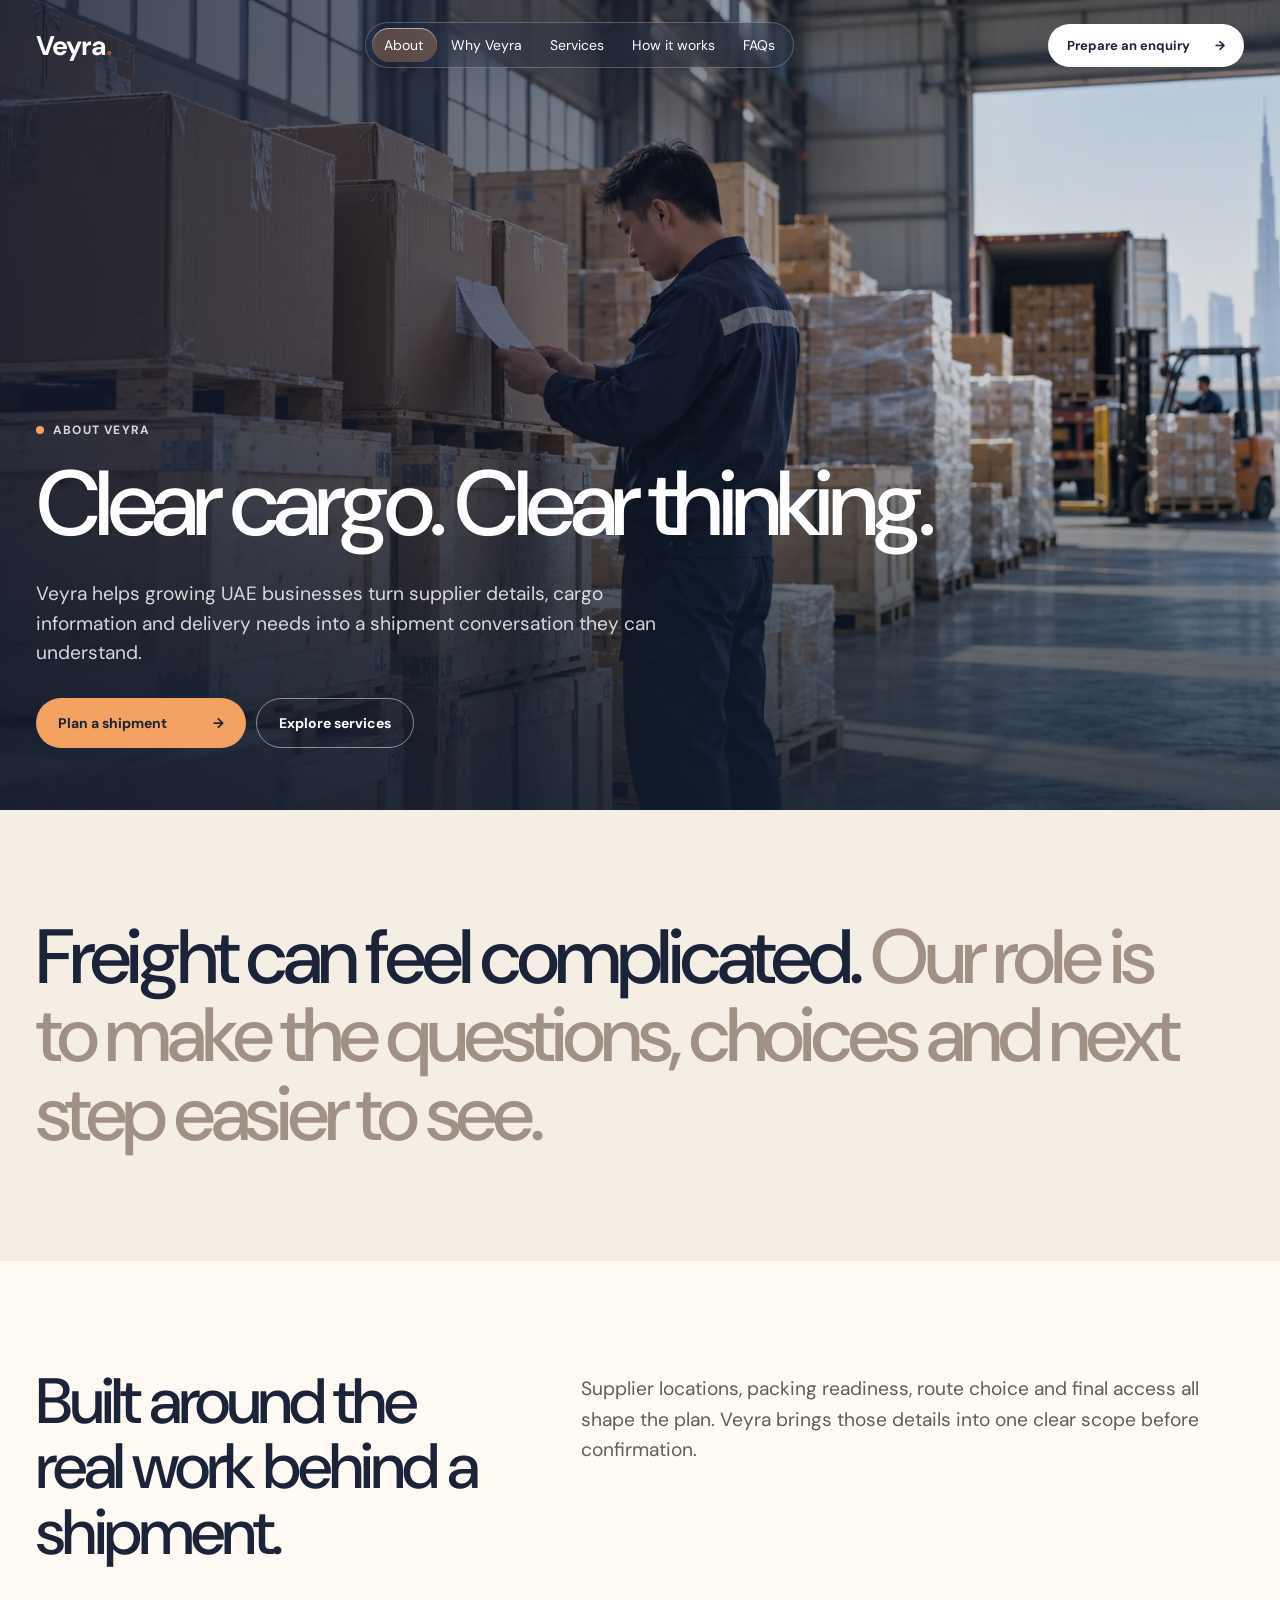
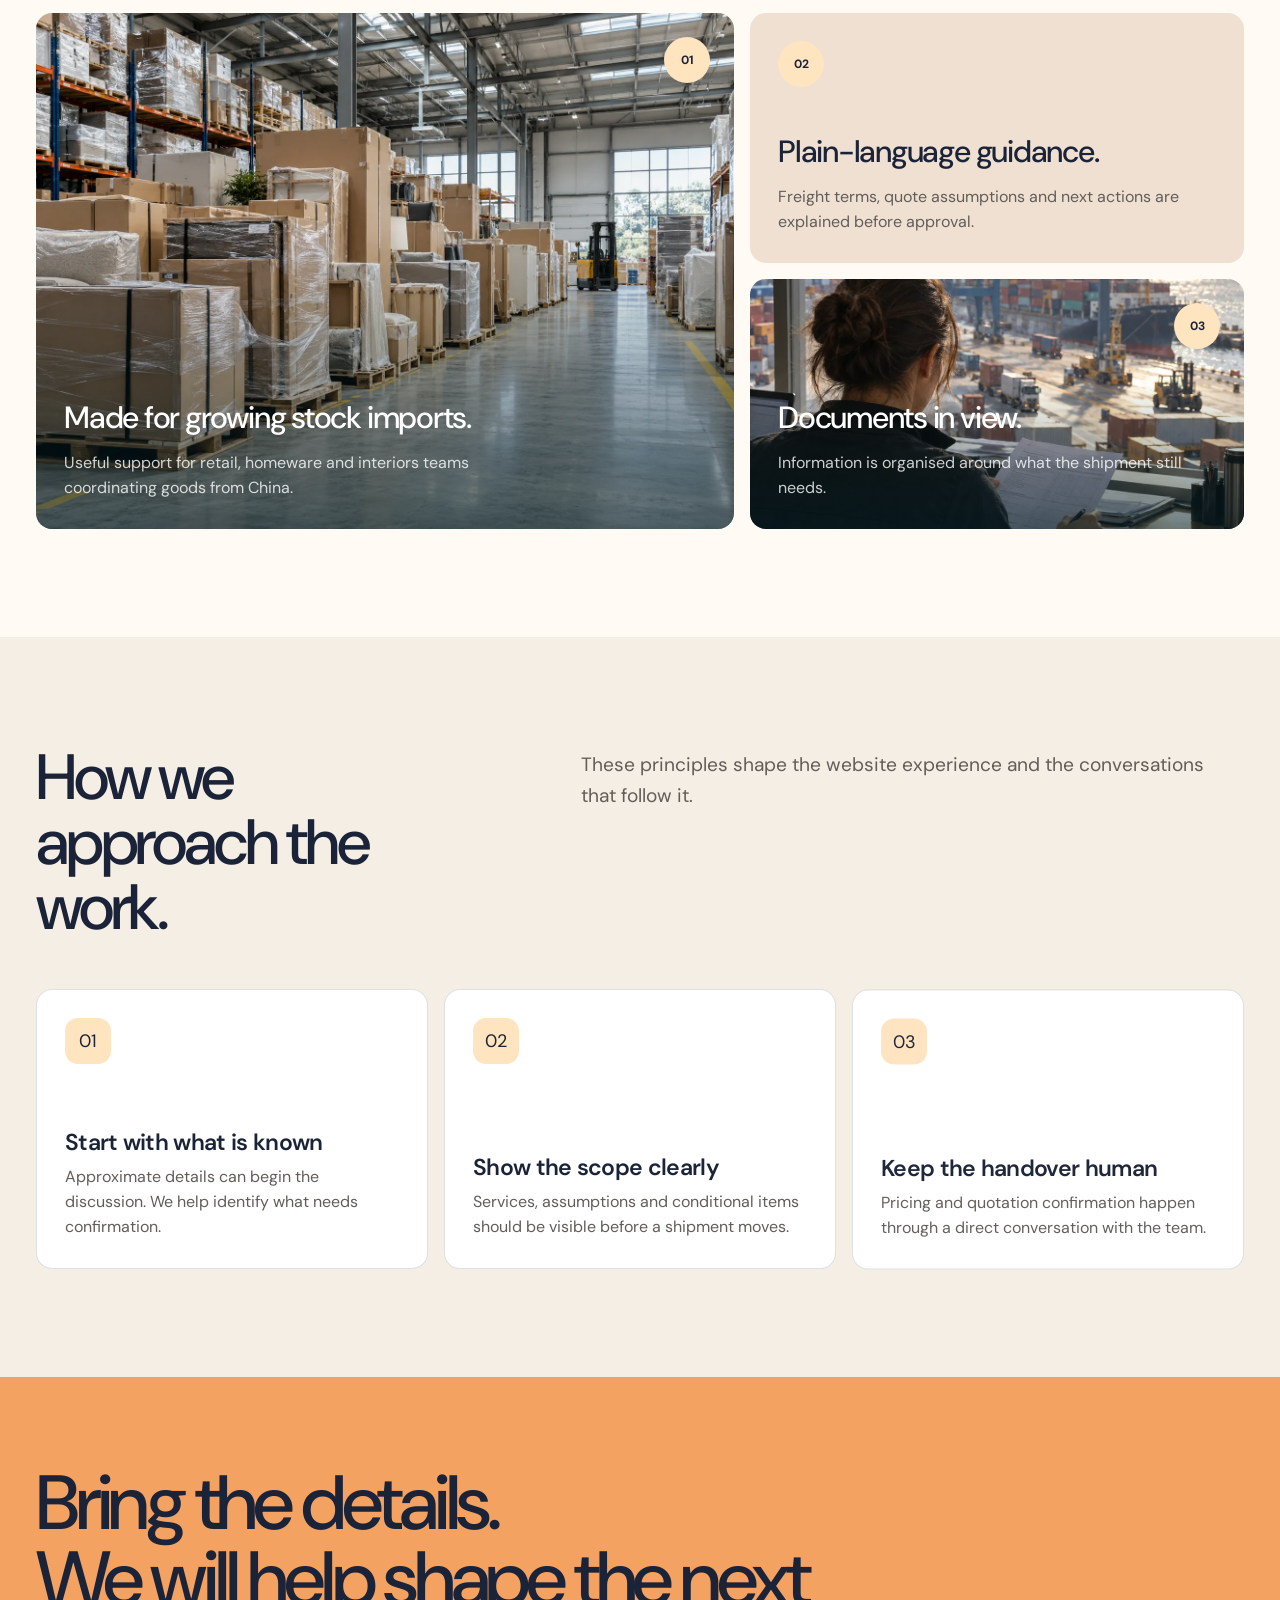
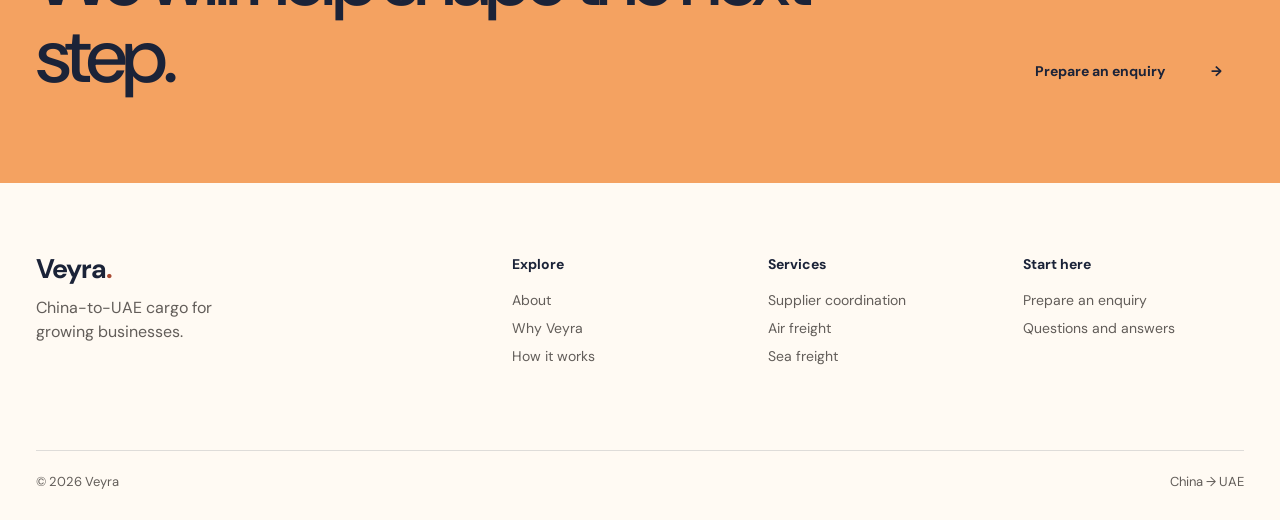
==== commit 4263c194: "Add warm copper palette experiment Introduce an isolated palette layer using deep indigo, copper-apr" ====
--- a/about.html
+++ b/about.html
@@ -11,6 +11,7 @@
   <link rel="stylesheet" href="styles.css">
   <link rel="stylesheet" href="refinements.css">
   <link rel="stylesheet" href="pages.css">
+  <link rel="stylesheet" href="palette-warm.css">
   <script src="vendor/gsap.min.js" defer></script>
   <script src="vendor/ScrollTrigger.min.js" defer></script>
   <script src="pages.js" defer></script>
--- a/palette-warm.css
+++ b/palette-warm.css
@@ -0,0 +1,194 @@
+:root {
+  --navy: #1b2338;
+  --ink: #1b2338;
+  --teal: #a84a32;
+  --lime: #f4a261;
+  --paper: #fffaf3;
+  --mist: #f5eee5;
+  --muted: #746a63;
+  --soft-mint: #efe0d2;
+  --soft-lime: #fee4bf;
+  --line: rgba(27,35,56,.14);
+  --warm-copy: #625d59;
+  --warm-soft: #f8f1e9;
+}
+
+body,
+.inner-page {
+  background: var(--paper);
+  color: var(--ink);
+}
+
+::selection {
+  background: var(--lime);
+  color: var(--ink);
+}
+
+.hero:before {
+  background: rgba(20,27,46,.36);
+}
+
+.page-hero:after {
+  background:
+    linear-gradient(90deg,rgba(20,27,46,.84) 0%,rgba(20,27,46,.58) 46%,rgba(20,27,46,.16) 78%),
+    linear-gradient(0deg,rgba(20,27,46,.5),transparent 48%);
+}
+
+.service-detail-hero:after {
+  background: linear-gradient(180deg,transparent,rgba(20,27,46,.7));
+}
+
+.cta:before {
+  background: rgba(20,27,46,.64);
+}
+
+.cta form,
+.enquiry-form {
+  background: rgba(27,35,56,.94);
+}
+
+.site-header.is-scrolled .nav-liquid,
+.inner-page .site-header.is-scrolled .nav-liquid,
+.inner-page .site-header.is-scrolled .nav-action {
+  background: var(--navy);
+}
+
+.inner-page .site-header.is-scrolled .nav-links,
+.site-header.is-scrolled .nav-links {
+  background: rgba(255,250,243,.9);
+}
+
+.inner-page .nav-links {
+  background: rgba(27,35,56,.26);
+}
+
+.inner-page .nav-liquid {
+  background: rgba(244,162,97,.28);
+}
+
+.services,
+.page-section--tint,
+.process-card,
+.directory-card,
+.step-row,
+.detail-faq-list details,
+.accordion details,
+.faq-list details {
+  background: var(--mist);
+}
+
+.accordion-item.is-active,
+.accordion details[open],
+.faq-list details.is-expanded,
+.detail-faq-list details.is-expanded,
+.step-row:nth-child(even) {
+  background: var(--soft-mint);
+}
+
+.accordion-item.is-active {
+  border-color: rgba(244,162,97,.7);
+  box-shadow: inset 0 0 0 1px rgba(244,162,97,.32);
+}
+
+.accordion-icon,
+.process-number,
+.service-card-action,
+.bento-number,
+.card-arrow,
+.info-card-icon {
+  background: var(--soft-lime);
+}
+
+.mosaic-stat,
+.button-lime,
+.page-cta {
+  background: var(--lime);
+}
+
+.quote-checklist,
+.sample-quote,
+.story-panel,
+.bento-card,
+.comparison-card {
+  background: var(--soft-mint);
+}
+
+.comparison-card:nth-child(2) {
+  background: var(--soft-lime);
+}
+
+.quote-checklist li {
+  border-color: rgba(27,35,56,.1);
+  background: rgba(255,250,243,.62);
+}
+
+.sample-quote dl > div:nth-child(odd) {
+  background: #ead7c6;
+}
+
+.page-intro p,
+.section-intro p,
+.services-heading p,
+.bento-copy p,
+.info-card p,
+.story-panel p,
+.directory-card p,
+.step-row p,
+.detail-answer p,
+.service-card p,
+.process-card p,
+.accordion p,
+.faq-list p,
+.faq > div > p,
+.quote-checklist small,
+.footer-grid p,
+.footer-grid a:not(.logo),
+.footer-bottom {
+  color: var(--warm-copy);
+}
+
+.display-statement .muted,
+.about .about-scroll-copy,
+.about-scroll-copy .copy-word {
+  color: #a19185;
+}
+
+.page-kicker,
+.quote-checklist-intro > span,
+.step-row .step-index {
+  color: #806e61;
+}
+
+.page-hero .page-kicker,
+.service-detail-copy .page-kicker {
+  color: rgba(255,255,255,.82);
+}
+
+.check-list li:before,
+.text-link,
+.logo span {
+  color: var(--teal);
+}
+
+.footer-bottom {
+  border-color: rgba(27,35,56,.14);
+}
+
+.service-card .service-card-copy p,
+.image-card .bento-copy p {
+  color: rgba(255,255,255,.8);
+}
+
+:focus-visible {
+  outline-color: var(--teal);
+}
+
+@media (max-width: 680px) {
+  .inner-page .nav-links {
+    background: rgba(255,250,243,.98);
+  }
+
+  .inner-page .nav-links a.is-active {
+    background: var(--soft-lime);
+  }
+}
